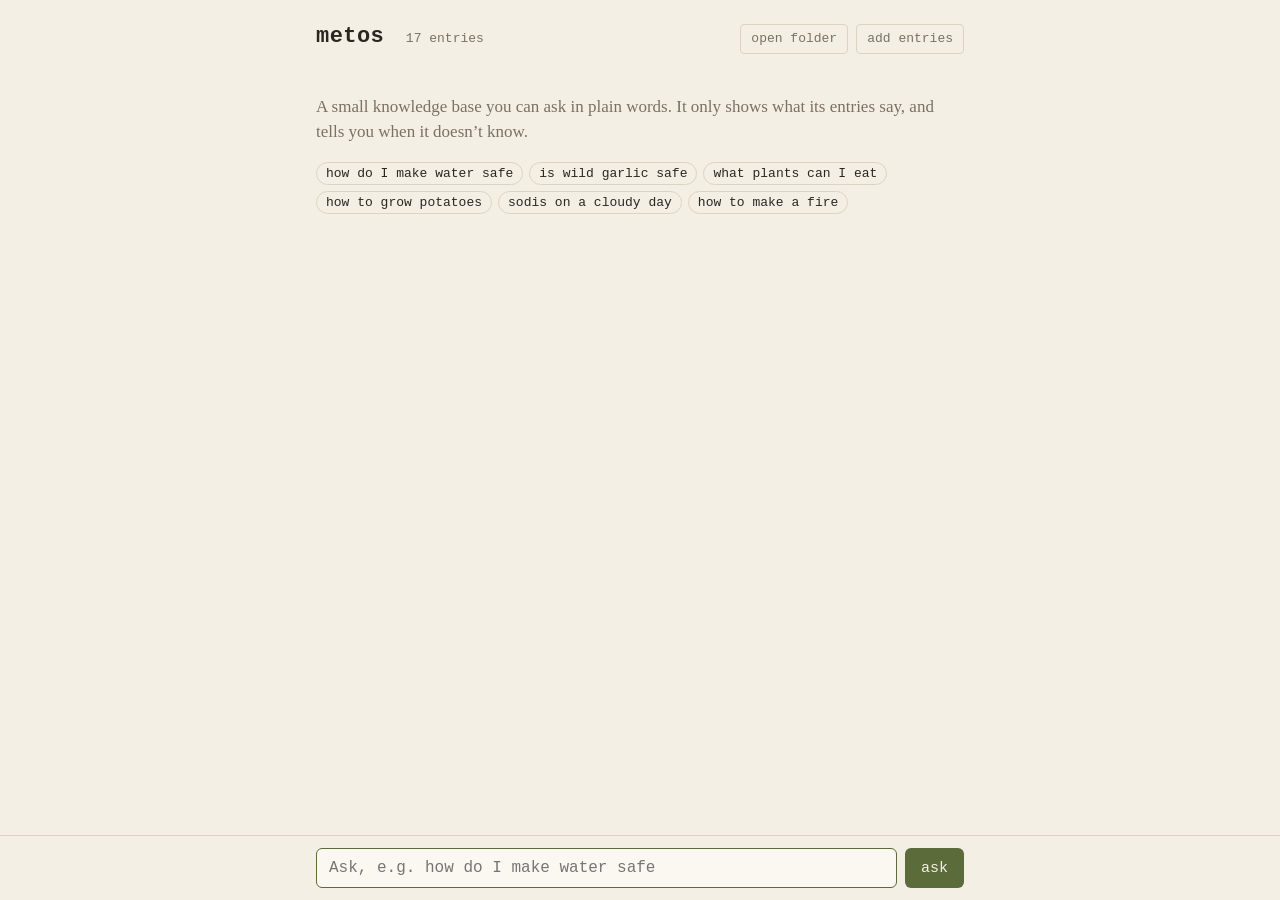
==== metos/index.html @ f6480d80 "metos: offline knowledge base you can ask in plain words Plain-text Markdown entries (water, wild pl" ====
<!DOCTYPE html>
<html lang="en">
<head>
<meta charset="UTF-8">
<meta name="viewport" content="width=device-width, initial-scale=1.0">
<meta name="theme-color" content="#f4efe4">
<title>metos</title>
<link rel="manifest" href="manifest.json">
<style>
  :root {
    --paper: #f4efe4;
    --card: #fbf8f1;
    --ink: #2b2620;
    --muted: #7a7064;
    --line: #ddd3c2;
    --accent: #5b6b3a;
    --warn-bg: #f6e3d3;
    --warn-ink: #7a2e0e;
    --code: #efe8da;
    --mono: ui-monospace, "SF Mono", Menlo, Consolas, "Liberation Mono", monospace;
    --serif: Charter, "Iowan Old Style", Georgia, "Times New Roman", serif;
  }
  @media (prefers-color-scheme: dark) {
    :root {
      --paper: #1b1a17;
      --card: #24221e;
      --ink: #e9e3d6;
      --muted: #9a9183;
      --line: #3a362f;
      --accent: #a9bb7c;
      --warn-bg: #3a2418;
      --warn-ink: #f0b48f;
      --code: #2c2924;
    }
  }
  * { box-sizing: border-box; }
  html, body { margin: 0; background: var(--paper); color: var(--ink); }
  body { font-family: var(--serif); font-size: 17px; line-height: 1.5; }
  .wrap { max-width: 680px; margin: 0 auto; padding: 0 16px; }

  header { padding: 20px 0 8px; display: flex; align-items: baseline; justify-content: space-between; gap: 12px; flex-wrap: wrap; }
  h1 { font-family: var(--mono); font-size: 22px; font-weight: 600; margin: 0; letter-spacing: 0.02em; }
  h1 small { font-weight: 400; color: var(--muted); font-size: 13px; margin-left: 8px; letter-spacing: 0; }
  .tools { display: flex; gap: 8px; font-family: var(--mono); font-size: 13px; }
  .tools label, .tools button {
    border: 1px solid var(--line); background: transparent; color: var(--muted);
    padding: 4px 10px; border-radius: 4px; cursor: pointer; font: inherit;
  }
  .tools label:hover, .tools button:hover { color: var(--ink); border-color: var(--muted); }
  .tools input { display: none; }

  #log { padding: 8px 0 140px; }
  .q { font-family: var(--mono); font-size: 14px; color: var(--muted); margin: 24px 0 8px; }
  .q::before { content: "> "; color: var(--accent); }

  .card { background: var(--card); border: 1px solid var(--line); border-radius: 6px; padding: 14px 16px; }
  .card h2 { font-size: 19px; margin: 0 0 2px; }
  .card .sec { font-family: var(--mono); font-size: 12px; color: var(--muted); text-transform: uppercase; letter-spacing: 0.06em; }
  .warn { background: var(--warn-bg); color: var(--warn-ink); border-radius: 4px; padding: 8px 10px; margin: 10px 0; font-size: 15px; }
  .warn::before { content: "! "; font-family: var(--mono); font-weight: 700; }
  .note { color: var(--muted); font-style: italic; font-size: 15px; }
  .body p { margin: 10px 0; }
  .body ol, .body ul { margin: 10px 0; padding-left: 22px; }
  .body li { margin: 4px 0; }
  .body pre { background: var(--code); border-radius: 4px; padding: 10px; overflow-x: auto; font-family: var(--mono); font-size: 13px; line-height: 1.35; }
  .body figure { margin: 12px 0; }
  .body img { max-width: 100%; border-radius: 4px; border: 1px solid var(--line); background: #fff; }
  .body figcaption { font-size: 14px; color: var(--muted); }

  .chips { display: flex; flex-wrap: wrap; gap: 6px; margin-top: 12px; }
  .chip {
    font-family: var(--mono); font-size: 13px; border: 1px solid var(--line); background: transparent;
    color: var(--ink); padding: 3px 9px; border-radius: 999px; cursor: pointer;
  }
  .chip:hover { border-color: var(--accent); color: var(--accent); }
  .chip.see { border-style: dashed; }
  .src { font-size: 13px; color: var(--muted); margin-top: 10px; }
  details { margin-top: 10px; font-family: var(--mono); font-size: 12px; color: var(--muted); }
  details pre { white-space: pre-wrap; margin: 6px 0 0; }
  .list li { margin: 8px 0; }
  .list button { all: unset; cursor: pointer; font-weight: 600; text-decoration: underline; text-decoration-color: var(--line); }
  .list button:hover { color: var(--accent); }
  .list .first { display: block; color: var(--muted); font-size: 15px; }

  .intro { color: var(--muted); margin: 24px 0 8px; }

  form {
    position: fixed; left: 0; right: 0; bottom: 0; background: var(--paper);
    border-top: 1px solid var(--line); padding: 12px 0 calc(12px + env(safe-area-inset-bottom));
  }
  form .wrap { display: flex; gap: 8px; }
  #q {
    flex: 1; font: 16px var(--mono); padding: 10px 12px; color: var(--ink);
    background: var(--card); border: 1px solid var(--line); border-radius: 6px;
  }
  #q:focus { outline: none; border-color: var(--accent); }
  form button { font: 15px var(--mono); padding: 0 16px; border: 0; border-radius: 6px; background: var(--accent); color: var(--paper); cursor: pointer; }
  .drop { outline: 2px dashed var(--accent); outline-offset: -8px; }
</style>
</head>
<body>
  <div class="wrap">
    <header>
      <h1>metos <small id="count"></small></h1>
      <div class="tools">
        <label title="Read a kb folder directly, with its images">open folder<input id="folder" type="file" webkitdirectory multiple></label>
        <label title="Add .md or .txt entries">add entries<input id="files" type="file" accept=".md,.txt,text/markdown,text/plain" multiple></label>
      </div>
    </header>
    <div id="log"></div>
  </div>

  <form id="ask" autocomplete="off">
    <div class="wrap">
      <input id="q" type="text" placeholder="Ask, e.g. how do I make water safe" aria-label="Question">
      <button type="submit">ask</button>
    </div>
  </form>

  <script src="engine.js"></script>
  <script src="kb.js"></script>
  <script src="app.js"></script>
</body>
</html>
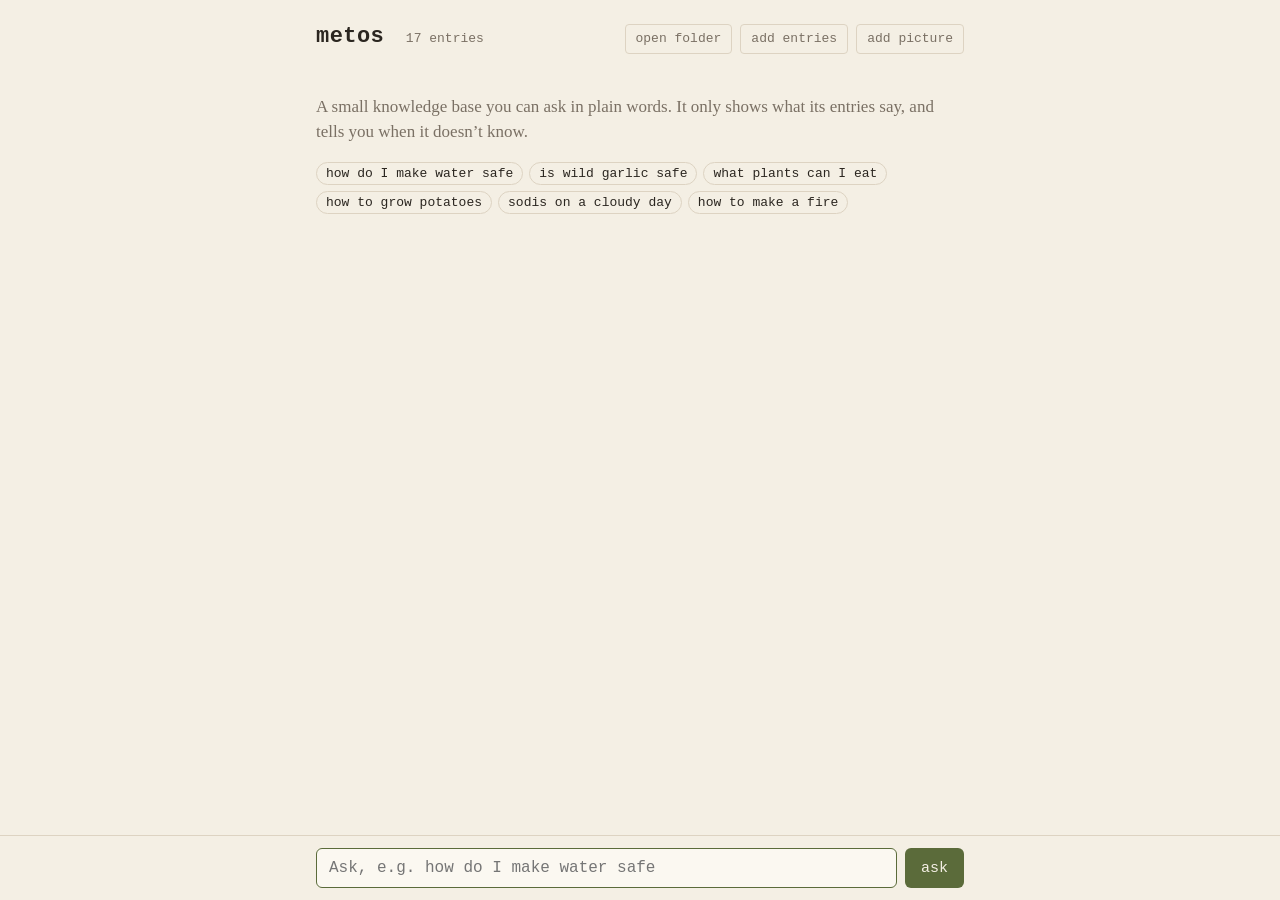
==== commit 391088ef: "metos: pictures from photos, stored as text inside entries A photo becomes a pic block: a palette of" ====
--- a/metos/index.html
+++ b/metos/index.html
@@ -67,6 +67,28 @@
   .body img { max-width: 100%; border-radius: 4px; border: 1px solid var(--line); background: #fff; }
   .body figcaption { font-size: 14px; color: var(--muted); }
 
+  /* text pictures: keep the pixels crisp, never blurred by scaling */
+  figure.pic { margin: 12px 0; }
+  figure.pic img, figure.pic canvas { display: block; width: 100%; max-width: 420px; height: auto; image-rendering: pixelated; border-radius: 4px; border: 1px solid var(--line); }
+
+  .tool .controls { display: grid; grid-template-columns: repeat(auto-fit, minmax(130px, 1fr)); gap: 10px; margin: 12px 0; }
+  .tool label { display: flex; flex-direction: column; gap: 3px; font-family: var(--mono); font-size: 12px; color: var(--muted); }
+  .tool label.wide { grid-column: 1 / -1; }
+  .tool select, .tool input {
+    font: 15px var(--mono); color: var(--ink); background: var(--paper);
+    border: 1px solid var(--line); border-radius: 4px; padding: 6px 8px; min-width: 0;
+  }
+  .tool .views { display: grid; grid-template-columns: repeat(auto-fit, minmax(240px, 1fr)); gap: 12px; align-items: start; }
+  .tool .views figure { margin: 0; min-width: 0; }
+  .tool .views figcaption { font-size: 13px; color: var(--muted); margin-top: 4px; }
+  /* raw view: one character per pixel, line height matched to character
+     width so the picture keeps its proportions */
+  .tool pre.raw {
+    margin: 0; min-width: 0; overflow: hidden; font-family: var(--mono); line-height: 0.6; letter-spacing: 0;
+    background: var(--card); color: var(--ink); border: 1px solid var(--line); border-radius: 4px; padding: 4px;
+  }
+  .copybox { width: 100%; height: 120px; margin-top: 10px; font: 11px var(--mono); }
+
   .chips { display: flex; flex-wrap: wrap; gap: 6px; margin-top: 12px; }
   .chip {
     font-family: var(--mono); font-size: 13px; border: 1px solid var(--line); background: transparent;
@@ -105,6 +127,7 @@
       <div class="tools">
         <label title="Read a kb folder directly, with its images">open folder<input id="folder" type="file" webkitdirectory multiple></label>
         <label title="Add .md or .txt entries">add entries<input id="files" type="file" accept=".md,.txt,text/markdown,text/plain" multiple></label>
+        <label title="Turn a photo into a picture any device can show">add picture<input id="photo" type="file" accept="image/*"></label>
       </div>
     </header>
     <div id="log"></div>
@@ -118,6 +141,7 @@
   </form>
 
   <script src="engine.js"></script>
+  <script src="pic.js"></script>
   <script src="kb.js"></script>
   <script src="app.js"></script>
 </body>
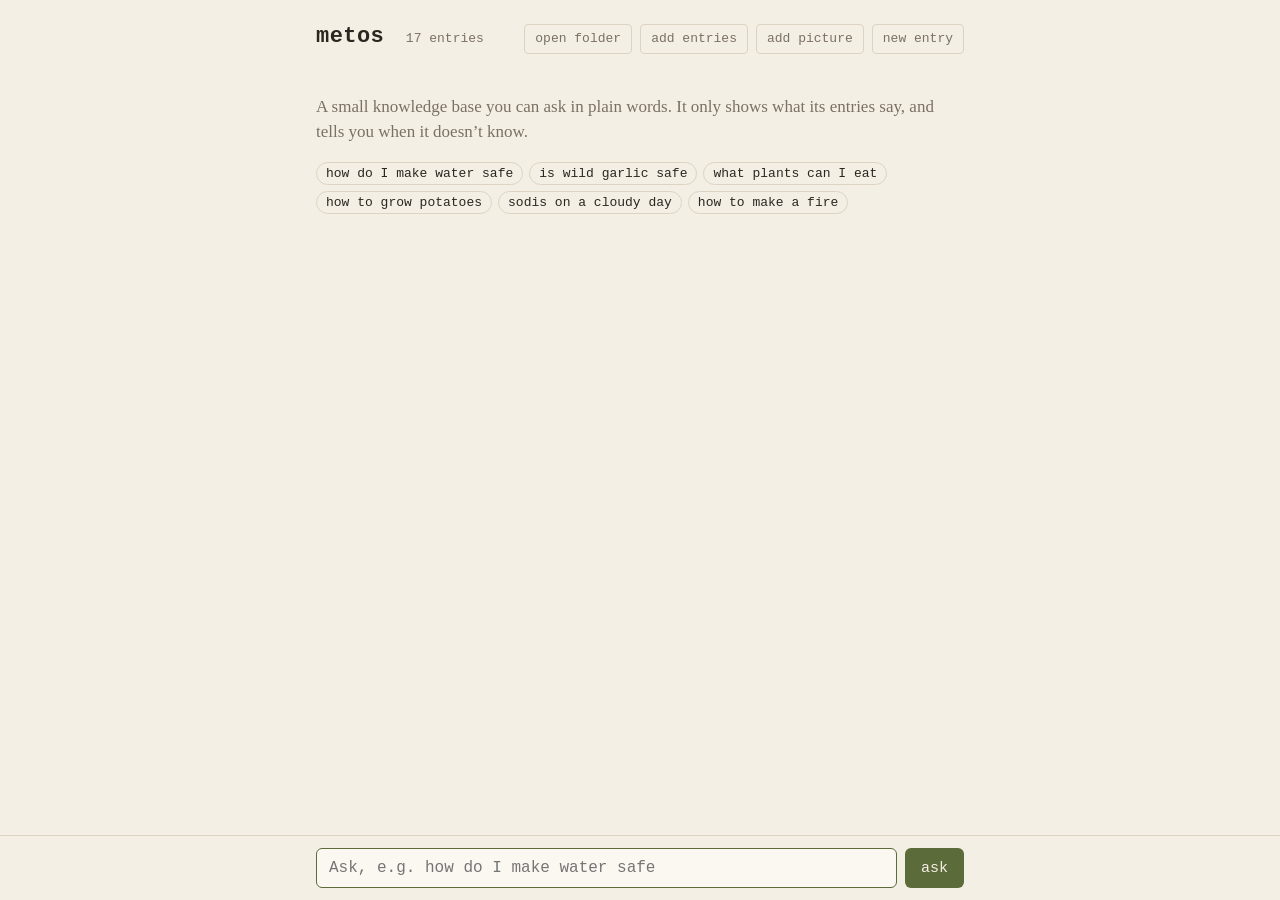
==== commit bc92e9c5: "metos: write and edit entries by hand New entry and edit open a guided form: header fields, summary," ====
--- a/metos/index.html
+++ b/metos/index.html
@@ -17,6 +17,8 @@
     --warn-bg: #f6e3d3;
     --warn-ink: #7a2e0e;
     --code: #efe8da;
+    --ok: #3f6b2a;
+    --ok-bg: #e4ecd3;
     --mono: ui-monospace, "SF Mono", Menlo, Consolas, "Liberation Mono", monospace;
     --serif: Charter, "Iowan Old Style", Georgia, "Times New Roman", serif;
   }
@@ -31,6 +33,8 @@
       --warn-bg: #3a2418;
       --warn-ink: #f0b48f;
       --code: #2c2924;
+      --ok: #b7d39a;
+      --ok-bg: #26301c;
     }
   }
   * { box-sizing: border-box; }
@@ -41,7 +45,7 @@
   header { padding: 20px 0 8px; display: flex; align-items: baseline; justify-content: space-between; gap: 12px; flex-wrap: wrap; }
   h1 { font-family: var(--mono); font-size: 22px; font-weight: 600; margin: 0; letter-spacing: 0.02em; }
   h1 small { font-weight: 400; color: var(--muted); font-size: 13px; margin-left: 8px; letter-spacing: 0; }
-  .tools { display: flex; gap: 8px; font-family: var(--mono); font-size: 13px; }
+  .tools { display: flex; flex-wrap: wrap; gap: 8px; font-family: var(--mono); font-size: 13px; }
   .tools label, .tools button {
     border: 1px solid var(--line); background: transparent; color: var(--muted);
     padding: 4px 10px; border-radius: 4px; cursor: pointer; font: inherit;
@@ -89,6 +93,75 @@
   }
   .copybox { width: 100%; height: 120px; margin-top: 10px; font: 11px var(--mono); }
 
+  /* entry editor: a full-screen sheet over the conversation */
+  html.sheet-open, html.sheet-open body { overflow: hidden; }
+  .sheet {
+    position: fixed; inset: 0; z-index: 20; overflow-y: auto; background: var(--paper);
+    padding-bottom: calc(24px + env(safe-area-inset-bottom, 0px));
+  }
+  .sheet-in { max-width: 1040px; margin: 0 auto; padding-left: max(16px, env(safe-area-inset-left, 0px)); padding-right: max(16px, env(safe-area-inset-right, 0px)); }
+  .sheet-bar {
+    position: sticky; top: 0; z-index: 2; background: var(--paper); border-bottom: 1px solid var(--line);
+    padding-top: env(safe-area-inset-top, 0px);
+  }
+  .sheet-bar .sheet-in { display: flex; align-items: center; justify-content: space-between; gap: 12px; padding-block: 12px; }
+  .sheet-bar h2 { font-family: var(--mono); font-size: 18px; font-weight: 600; margin: 0; }
+  .sheet-grid { display: grid; grid-template-columns: minmax(0, 1fr); gap: 20px; padding-block: 16px; }
+  @media (min-width: 880px) {
+    .sheet-grid { grid-template-columns: minmax(0, 1.1fr) minmax(0, 1fr); align-items: start; }
+    .ed-side { position: sticky; top: 64px; max-height: calc(100vh - 80px); overflow-y: auto; }
+  }
+  .ed-form, .ed-side { display: flex; flex-direction: column; gap: 16px; min-width: 0; }
+  .ed-group { border: 1px solid var(--line); border-radius: 6px; padding: 12px 14px 14px; margin: 0; display: flex; flex-direction: column; gap: 12px; min-width: 0; }
+  .ed-group legend { font-family: var(--mono); font-size: 12px; text-transform: uppercase; letter-spacing: 0.06em; color: var(--muted); padding: 0 6px; }
+  .ed-field { display: flex; flex-direction: column; gap: 3px; }
+  .ed-label { font-family: var(--mono); font-size: 13px; font-weight: 600; }
+  .ed-hint { font-size: 14px; color: var(--muted); line-height: 1.35; margin: 0; }
+  .sheet input[type=text], .sheet textarea, .sheet select {
+    font: 16px var(--serif); color: var(--ink); background: var(--card);
+    border: 1px solid var(--line); border-radius: 4px; padding: 8px 10px; width: 100%; min-width: 0;
+  }
+  .sheet textarea { resize: vertical; line-height: 1.45; }
+  .sheet select { font-family: var(--mono); font-size: 14px; }
+  .sheet input:focus, .sheet textarea:focus, .sheet select:focus { outline: 2px solid var(--accent); outline-offset: -1px; border-color: var(--accent); }
+  .sheet input[readonly] { color: var(--muted); }
+  .ed-chips { display: flex; flex-wrap: wrap; gap: 6px; }
+  .chip.small { font-size: 12px; padding: 2px 8px; }
+  .ed-group > .chip { align-self: flex-start; }
+  .ed-pick { max-width: 320px; }
+  .ed-sections { display: flex; flex-direction: column; gap: 12px; }
+  .ed-section { display: flex; flex-direction: column; gap: 6px; }
+  .ed-sec-top { display: flex; gap: 6px; align-items: center; flex-wrap: wrap; }
+  .ed-sec-top select { flex: 1 1 200px; width: auto; }
+  .ed-sec-top input { flex: 1 1 140px; width: auto; }
+  .ed-picture .body img { max-width: 220px; }
+  .ghost { font: 13px var(--mono); background: transparent; color: var(--muted); border: 1px solid var(--line); border-radius: 4px; padding: 5px 10px; cursor: pointer; }
+  .ghost:hover { color: var(--ink); border-color: var(--muted); }
+  .ghost.small { padding: 3px 8px; font-size: 12px; }
+  .primary { font: 15px var(--mono); background: var(--accent); color: var(--paper); border: 0; border-radius: 6px; padding: 9px 16px; cursor: pointer; }
+  .ed-panel h3 { font-family: var(--mono); font-size: 13px; text-transform: uppercase; letter-spacing: 0.06em; color: var(--muted); margin: 0 0 6px; font-weight: 600; }
+  .ed-panel .card .sec { margin-top: 12px; }
+  .ed-result { margin-top: 8px; font-size: 15px; border-radius: 4px; padding: 0; }
+  .ed-result.c-ok, .ed-result.c-warn, .ed-result.c-bad { padding: 8px 10px; }
+  .ed-result.c-ok { background: var(--ok-bg); color: var(--ok); }
+  .ed-result.c-warn { background: var(--code); color: var(--ink); }
+  .ed-result.c-bad { background: var(--warn-bg); color: var(--warn-ink); }
+  .ed-why { display: block; font: 12px var(--mono); opacity: 0.8; margin-top: 3px; }
+  .ed-checks { list-style: none; margin: 0; padding: 0; display: flex; flex-direction: column; gap: 4px; font-size: 15px; }
+  .ed-checks li::before { font-family: var(--mono); margin-right: 6px; }
+  .ed-checks li.c-ok { color: var(--ok); }
+  .ed-checks li.c-ok::before { content: "✓"; }
+  .ed-checks li.c-warn { color: var(--muted); }
+  .ed-checks li.c-warn::before { content: "·"; }
+  .ed-checks li.c-bad { color: var(--warn-ink); }
+  .ed-checks li.c-bad::before { content: "!"; }
+  .ed-actions { display: flex; flex-wrap: wrap; gap: 8px; align-items: center; }
+  .ed-actions .chip { margin: 0; }
+  .ed-status { font-size: 14px; color: var(--muted); margin: 0; min-height: 1em; }
+  .ed-raw summary { cursor: pointer; font-family: var(--mono); font-size: 13px; color: var(--muted); }
+  .ed-raw pre { background: var(--code); border-radius: 4px; padding: 10px; font: 12px/1.4 var(--mono); white-space: pre-wrap; word-break: break-word; max-height: 360px; overflow: auto; }
+  .chip.edit { border-style: dotted; color: var(--muted); }
+
   .chips { display: flex; flex-wrap: wrap; gap: 6px; margin-top: 12px; }
   .chip {
     font-family: var(--mono); font-size: 13px; border: 1px solid var(--line); background: transparent;
@@ -128,6 +201,7 @@
         <label title="Read a kb folder directly, with its images">open folder<input id="folder" type="file" webkitdirectory multiple></label>
         <label title="Add .md or .txt entries">add entries<input id="files" type="file" accept=".md,.txt,text/markdown,text/plain" multiple></label>
         <label title="Turn a photo into a picture any device can show">add picture<input id="photo" type="file" accept="image/*"></label>
+        <button id="new-entry" type="button" title="Write a new entry by hand">new entry</button>
       </div>
     </header>
     <div id="log"></div>
@@ -144,5 +218,7 @@
   <script src="pic.js"></script>
   <script src="kb.js"></script>
   <script src="app.js"></script>
+  <script src="editor.js"></script>
+  <script>document.getElementById('new-entry').addEventListener('click', function () { metosEditor.open(); });</script>
 </body>
 </html>
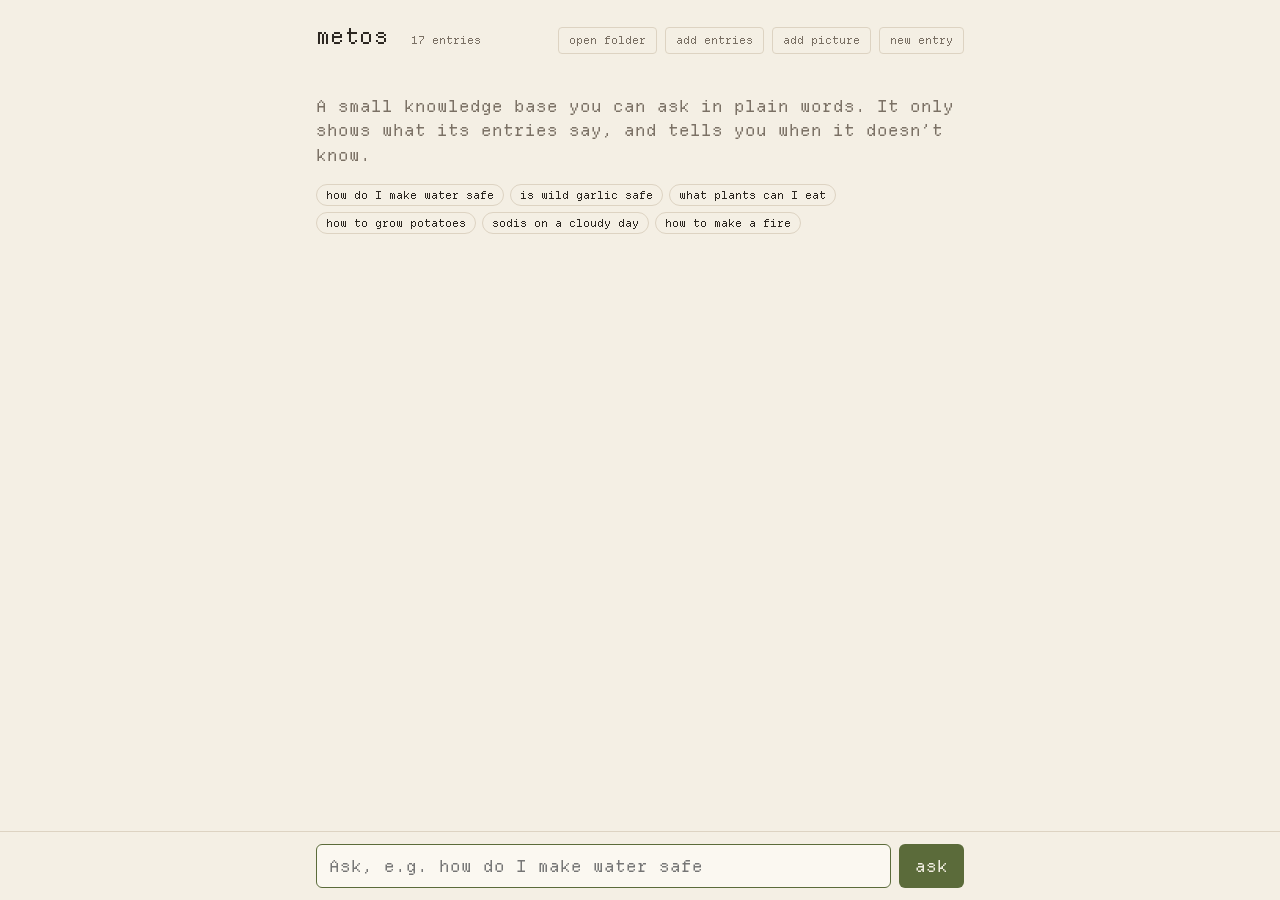
==== commit 1b2a3f93: "metos: Departure Mono as the one typeface Bundled (SIL OFL 1.1) and embedded in fonts/departure-mono" ====
--- a/metos/index.html
+++ b/metos/index.html
@@ -6,6 +6,7 @@
 <meta name="theme-color" content="#f4efe4">
 <title>metos</title>
 <link rel="manifest" href="manifest.json">
+<link rel="stylesheet" href="fonts/departure-mono.css">
 <style>
   :root {
     --paper: #f4efe4;
@@ -19,8 +20,8 @@
     --code: #efe8da;
     --ok: #3f6b2a;
     --ok-bg: #e4ecd3;
-    --mono: ui-monospace, "SF Mono", Menlo, Consolas, "Liberation Mono", monospace;
-    --serif: Charter, "Iowan Old Style", Georgia, "Times New Roman", serif;
+    --mono: "Departure Mono", ui-monospace, "SF Mono", Menlo, Consolas, "Liberation Mono", monospace;
+    --serif: var(--mono); /* one face everywhere: Departure Mono, crisp at 11, 16.5 and 22 px */
   }
   @media (prefers-color-scheme: dark) {
     :root {
@@ -39,13 +40,15 @@
   }
   * { box-sizing: border-box; }
   html, body { margin: 0; background: var(--paper); color: var(--ink); }
-  body { font-family: var(--serif); font-size: 17px; line-height: 1.5; }
+  /* a single-weight pixel face: never fake bold or italic */
+  html { font-synthesis: none; -webkit-font-smoothing: antialiased; }
+  body { font-family: var(--serif); font-size: 16.5px; line-height: 1.5; }
   .wrap { max-width: 680px; margin: 0 auto; padding: 0 16px; }
 
   header { padding: 20px 0 8px; display: flex; align-items: baseline; justify-content: space-between; gap: 12px; flex-wrap: wrap; }
   h1 { font-family: var(--mono); font-size: 22px; font-weight: 600; margin: 0; letter-spacing: 0.02em; }
-  h1 small { font-weight: 400; color: var(--muted); font-size: 13px; margin-left: 8px; letter-spacing: 0; }
-  .tools { display: flex; flex-wrap: wrap; gap: 8px; font-family: var(--mono); font-size: 13px; }
+  h1 small { font-weight: 400; color: var(--muted); font-size: 11px; margin-left: 8px; letter-spacing: 0; }
+  .tools { display: flex; flex-wrap: wrap; gap: 8px; font-family: var(--mono); font-size: 11px; }
   .tools label, .tools button {
     border: 1px solid var(--line); background: transparent; color: var(--muted);
     padding: 4px 10px; border-radius: 4px; cursor: pointer; font: inherit;
@@ -54,41 +57,41 @@
   .tools input { display: none; }
 
   #log { padding: 8px 0 140px; }
-  .q { font-family: var(--mono); font-size: 14px; color: var(--muted); margin: 24px 0 8px; }
+  .q { font-family: var(--mono); font-size: 16.5px; color: var(--muted); margin: 24px 0 8px; }
   .q::before { content: "> "; color: var(--accent); }
 
   .card { background: var(--card); border: 1px solid var(--line); border-radius: 6px; padding: 14px 16px; }
-  .card h2 { font-size: 19px; margin: 0 0 2px; }
-  .card .sec { font-family: var(--mono); font-size: 12px; color: var(--muted); text-transform: uppercase; letter-spacing: 0.06em; }
-  .warn { background: var(--warn-bg); color: var(--warn-ink); border-radius: 4px; padding: 8px 10px; margin: 10px 0; font-size: 15px; }
+  .card h2 { font-size: 16.5px; margin: 0 0 2px; }
+  .card .sec { font-family: var(--mono); font-size: 11px; color: var(--muted); text-transform: uppercase; letter-spacing: 0.06em; }
+  .warn { background: var(--warn-bg); color: var(--warn-ink); border-radius: 4px; padding: 8px 10px; margin: 10px 0; font-size: 16.5px; }
   .warn::before { content: "! "; font-family: var(--mono); font-weight: 700; }
-  .note { color: var(--muted); font-style: italic; font-size: 15px; }
+  .note { color: var(--muted); font-style: italic; font-size: 16.5px; }
   .body p { margin: 10px 0; }
   .body ol, .body ul { margin: 10px 0; padding-left: 22px; }
   .body li { margin: 4px 0; }
-  .body pre { background: var(--code); border-radius: 4px; padding: 10px; overflow-x: auto; font-family: var(--mono); font-size: 13px; line-height: 1.35; }
+  .body pre { background: var(--code); border-radius: 4px; padding: 10px; overflow-x: auto; font-family: var(--mono); font-size: 11px; line-height: 1.35; }
   .body figure { margin: 12px 0; }
   .body img { max-width: 100%; border-radius: 4px; border: 1px solid var(--line); background: #fff; }
-  .body figcaption { font-size: 14px; color: var(--muted); }
+  .body figcaption { font-size: 16.5px; color: var(--muted); }
 
   /* text pictures: keep the pixels crisp, never blurred by scaling */
   figure.pic { margin: 12px 0; }
   figure.pic img, figure.pic canvas { display: block; width: 100%; max-width: 420px; height: auto; image-rendering: pixelated; border-radius: 4px; border: 1px solid var(--line); }
 
   .tool .controls { display: grid; grid-template-columns: repeat(auto-fit, minmax(130px, 1fr)); gap: 10px; margin: 12px 0; }
-  .tool label { display: flex; flex-direction: column; gap: 3px; font-family: var(--mono); font-size: 12px; color: var(--muted); }
+  .tool label { display: flex; flex-direction: column; gap: 3px; font-family: var(--mono); font-size: 11px; color: var(--muted); }
   .tool label.wide { grid-column: 1 / -1; }
   .tool select, .tool input {
-    font: 15px var(--mono); color: var(--ink); background: var(--paper);
+    font: 16.5px var(--mono); color: var(--ink); background: var(--paper);
     border: 1px solid var(--line); border-radius: 4px; padding: 6px 8px; min-width: 0;
   }
   .tool .views { display: grid; grid-template-columns: repeat(auto-fit, minmax(240px, 1fr)); gap: 12px; align-items: start; }
   .tool .views figure { margin: 0; min-width: 0; }
-  .tool .views figcaption { font-size: 13px; color: var(--muted); margin-top: 4px; }
+  .tool .views figcaption { font-size: 11px; color: var(--muted); margin-top: 4px; }
   /* raw view: one character per pixel, line height matched to character
      width so the picture keeps its proportions */
   .tool pre.raw {
-    margin: 0; min-width: 0; overflow: hidden; font-family: var(--mono); line-height: 0.6; letter-spacing: 0;
+    margin: 0; min-width: 0; overflow: hidden; font-family: var(--mono); line-height: 0.636; letter-spacing: 0;
     background: var(--card); color: var(--ink); border: 1px solid var(--line); border-radius: 4px; padding: 4px;
   }
   .copybox { width: 100%; height: 120px; margin-top: 10px; font: 11px var(--mono); }
@@ -105,7 +108,7 @@
     padding-top: env(safe-area-inset-top, 0px);
   }
   .sheet-bar .sheet-in { display: flex; align-items: center; justify-content: space-between; gap: 12px; padding-block: 12px; }
-  .sheet-bar h2 { font-family: var(--mono); font-size: 18px; font-weight: 600; margin: 0; }
+  .sheet-bar h2 { font-family: var(--mono); font-size: 22px; font-weight: 600; margin: 0; }
   .sheet-grid { display: grid; grid-template-columns: minmax(0, 1fr); gap: 20px; padding-block: 16px; }
   @media (min-width: 880px) {
     .sheet-grid { grid-template-columns: minmax(0, 1.1fr) minmax(0, 1fr); align-items: start; }
@@ -113,20 +116,20 @@
   }
   .ed-form, .ed-side { display: flex; flex-direction: column; gap: 16px; min-width: 0; }
   .ed-group { border: 1px solid var(--line); border-radius: 6px; padding: 12px 14px 14px; margin: 0; display: flex; flex-direction: column; gap: 12px; min-width: 0; }
-  .ed-group legend { font-family: var(--mono); font-size: 12px; text-transform: uppercase; letter-spacing: 0.06em; color: var(--muted); padding: 0 6px; }
+  .ed-group legend { font-family: var(--mono); font-size: 11px; text-transform: uppercase; letter-spacing: 0.06em; color: var(--muted); padding: 0 6px; }
   .ed-field { display: flex; flex-direction: column; gap: 3px; }
-  .ed-label { font-family: var(--mono); font-size: 13px; font-weight: 600; }
-  .ed-hint { font-size: 14px; color: var(--muted); line-height: 1.35; margin: 0; }
+  .ed-label { font-family: var(--mono); font-size: 11px; font-weight: 600; }
+  .ed-hint { font-size: 16.5px; color: var(--muted); line-height: 1.35; margin: 0; }
   .sheet input[type=text], .sheet textarea, .sheet select {
-    font: 16px var(--serif); color: var(--ink); background: var(--card);
+    font: 16.5px var(--serif); color: var(--ink); background: var(--card);
     border: 1px solid var(--line); border-radius: 4px; padding: 8px 10px; width: 100%; min-width: 0;
   }
   .sheet textarea { resize: vertical; line-height: 1.45; }
-  .sheet select { font-family: var(--mono); font-size: 14px; }
+  .sheet select { font-family: var(--mono); font-size: 16.5px; }
   .sheet input:focus, .sheet textarea:focus, .sheet select:focus { outline: 2px solid var(--accent); outline-offset: -1px; border-color: var(--accent); }
   .sheet input[readonly] { color: var(--muted); }
   .ed-chips { display: flex; flex-wrap: wrap; gap: 6px; }
-  .chip.small { font-size: 12px; padding: 2px 8px; }
+  .chip.small { font-size: 11px; padding: 2px 8px; }
   .ed-group > .chip { align-self: flex-start; }
   .ed-pick { max-width: 320px; }
   .ed-sections { display: flex; flex-direction: column; gap: 12px; }
@@ -135,47 +138,47 @@
   .ed-sec-top select { flex: 1 1 200px; width: auto; }
   .ed-sec-top input { flex: 1 1 140px; width: auto; }
   .ed-picture .body img { max-width: 220px; }
-  .ghost { font: 13px var(--mono); background: transparent; color: var(--muted); border: 1px solid var(--line); border-radius: 4px; padding: 5px 10px; cursor: pointer; }
+  .ghost { font: 11px var(--mono); background: transparent; color: var(--muted); border: 1px solid var(--line); border-radius: 4px; padding: 5px 10px; cursor: pointer; }
   .ghost:hover { color: var(--ink); border-color: var(--muted); }
-  .ghost.small { padding: 3px 8px; font-size: 12px; }
-  .primary { font: 15px var(--mono); background: var(--accent); color: var(--paper); border: 0; border-radius: 6px; padding: 9px 16px; cursor: pointer; }
-  .ed-panel h3 { font-family: var(--mono); font-size: 13px; text-transform: uppercase; letter-spacing: 0.06em; color: var(--muted); margin: 0 0 6px; font-weight: 600; }
+  .ghost.small { padding: 3px 8px; font-size: 11px; }
+  .primary { font: 16.5px var(--mono); background: var(--accent); color: var(--paper); border: 0; border-radius: 6px; padding: 9px 16px; cursor: pointer; }
+  .ed-panel h3 { font-family: var(--mono); font-size: 11px; text-transform: uppercase; letter-spacing: 0.06em; color: var(--muted); margin: 0 0 6px; font-weight: 600; }
   .ed-panel .card .sec { margin-top: 12px; }
-  .ed-result { margin-top: 8px; font-size: 15px; border-radius: 4px; padding: 0; }
+  .ed-result { margin-top: 8px; font-size: 16.5px; border-radius: 4px; padding: 0; }
   .ed-result.c-ok, .ed-result.c-warn, .ed-result.c-bad { padding: 8px 10px; }
   .ed-result.c-ok { background: var(--ok-bg); color: var(--ok); }
   .ed-result.c-warn { background: var(--code); color: var(--ink); }
   .ed-result.c-bad { background: var(--warn-bg); color: var(--warn-ink); }
-  .ed-why { display: block; font: 12px var(--mono); opacity: 0.8; margin-top: 3px; }
-  .ed-checks { list-style: none; margin: 0; padding: 0; display: flex; flex-direction: column; gap: 4px; font-size: 15px; }
+  .ed-why { display: block; font: 11px var(--mono); opacity: 0.8; margin-top: 3px; }
+  .ed-checks { list-style: none; margin: 0; padding: 0; display: flex; flex-direction: column; gap: 4px; font-size: 16.5px; }
   .ed-checks li::before { font-family: var(--mono); margin-right: 6px; }
   .ed-checks li.c-ok { color: var(--ok); }
-  .ed-checks li.c-ok::before { content: "✓"; }
+  .ed-checks li.c-ok::before { content: "+"; }
   .ed-checks li.c-warn { color: var(--muted); }
   .ed-checks li.c-warn::before { content: "·"; }
   .ed-checks li.c-bad { color: var(--warn-ink); }
   .ed-checks li.c-bad::before { content: "!"; }
   .ed-actions { display: flex; flex-wrap: wrap; gap: 8px; align-items: center; }
   .ed-actions .chip { margin: 0; }
-  .ed-status { font-size: 14px; color: var(--muted); margin: 0; min-height: 1em; }
-  .ed-raw summary { cursor: pointer; font-family: var(--mono); font-size: 13px; color: var(--muted); }
-  .ed-raw pre { background: var(--code); border-radius: 4px; padding: 10px; font: 12px/1.4 var(--mono); white-space: pre-wrap; word-break: break-word; max-height: 360px; overflow: auto; }
+  .ed-status { font-size: 16.5px; color: var(--muted); margin: 0; min-height: 1em; }
+  .ed-raw summary { cursor: pointer; font-family: var(--mono); font-size: 11px; color: var(--muted); }
+  .ed-raw pre { background: var(--code); border-radius: 4px; padding: 10px; font: 11px/1.4 var(--mono); white-space: pre-wrap; word-break: break-word; max-height: 360px; overflow: auto; }
   .chip.edit { border-style: dotted; color: var(--muted); }
 
   .chips { display: flex; flex-wrap: wrap; gap: 6px; margin-top: 12px; }
   .chip {
-    font-family: var(--mono); font-size: 13px; border: 1px solid var(--line); background: transparent;
+    font-family: var(--mono); font-size: 11px; border: 1px solid var(--line); background: transparent;
     color: var(--ink); padding: 3px 9px; border-radius: 999px; cursor: pointer;
   }
   .chip:hover { border-color: var(--accent); color: var(--accent); }
   .chip.see { border-style: dashed; }
-  .src { font-size: 13px; color: var(--muted); margin-top: 10px; }
-  details { margin-top: 10px; font-family: var(--mono); font-size: 12px; color: var(--muted); }
+  .src { font-size: 11px; color: var(--muted); margin-top: 10px; }
+  details { margin-top: 10px; font-family: var(--mono); font-size: 11px; color: var(--muted); }
   details pre { white-space: pre-wrap; margin: 6px 0 0; }
   .list li { margin: 8px 0; }
   .list button { all: unset; cursor: pointer; font-weight: 600; text-decoration: underline; text-decoration-color: var(--line); }
   .list button:hover { color: var(--accent); }
-  .list .first { display: block; color: var(--muted); font-size: 15px; }
+  .list .first { display: block; color: var(--muted); font-size: 16.5px; }
 
   .intro { color: var(--muted); margin: 24px 0 8px; }
 
@@ -185,11 +188,11 @@
   }
   form .wrap { display: flex; gap: 8px; }
   #q {
-    flex: 1; font: 16px var(--mono); padding: 10px 12px; color: var(--ink);
+    flex: 1; font: 16.5px var(--mono); padding: 10px 12px; color: var(--ink);
     background: var(--card); border: 1px solid var(--line); border-radius: 6px;
   }
   #q:focus { outline: none; border-color: var(--accent); }
-  form button { font: 15px var(--mono); padding: 0 16px; border: 0; border-radius: 6px; background: var(--accent); color: var(--paper); cursor: pointer; }
+  form button { font: 16.5px var(--mono); padding: 0 16px; border: 0; border-radius: 6px; background: var(--accent); color: var(--paper); cursor: pointer; }
   .drop { outline: 2px dashed var(--accent); outline-offset: -8px; }
 </style>
 </head>
--- a/metos/fonts/departure-mono.css
+++ b/metos/fonts/departure-mono.css
@@ -0,0 +1,9 @@
+/* Departure Mono 1.500 by Helena Zhang, SIL Open Font License 1.1 (fonts/OFL-DepartureMono.txt).
+   Embedded so it also loads from file:// on a USB stick, where some browsers refuse separate font files. */
+@font-face {
+  font-family: "Departure Mono";
+  src: url("[data-uri]") format("woff2");
+  font-weight: normal;
+  font-style: normal;
+  font-display: swap;
+}
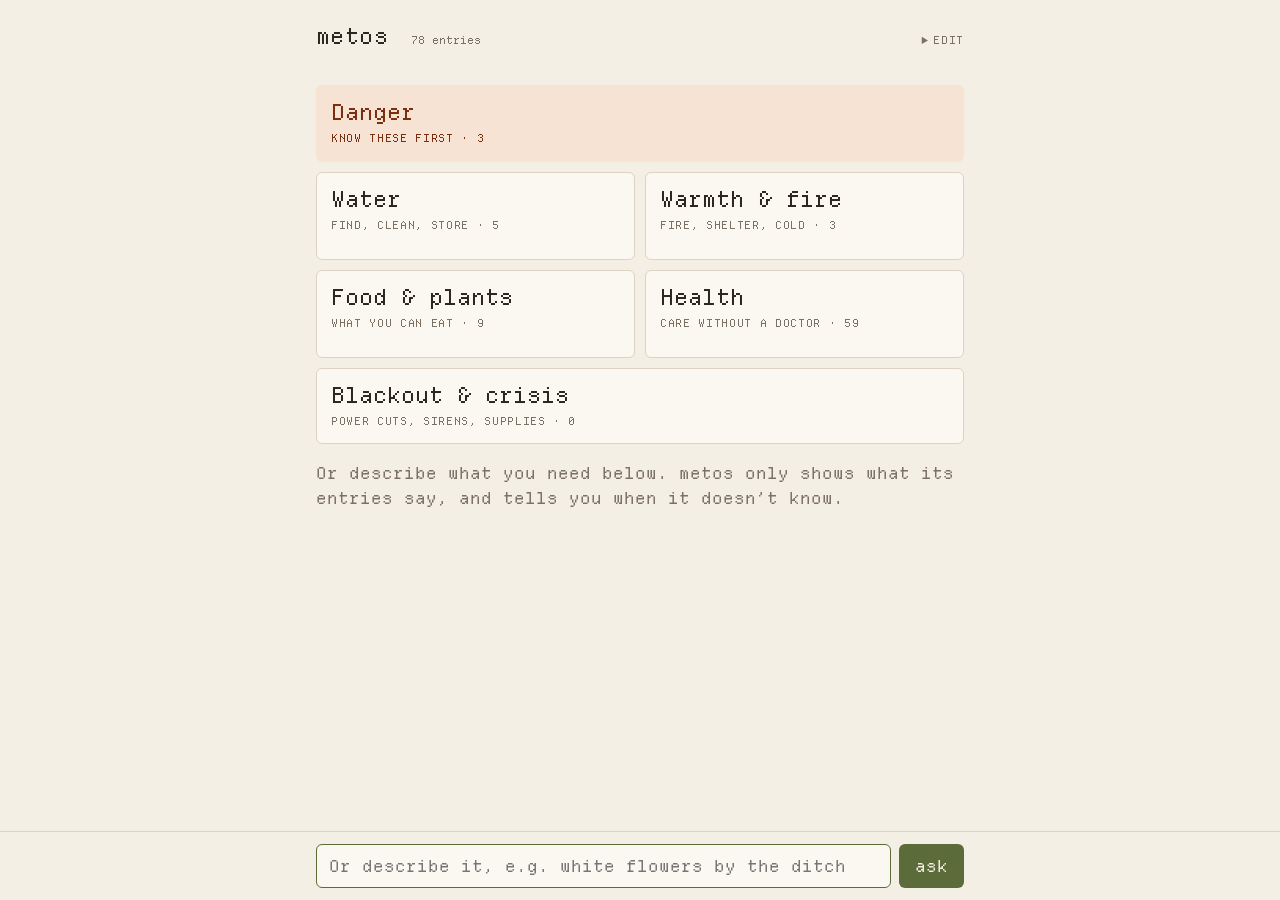
==== commit 0773e379: "metos: browse first — six topics, short lists, then the entry; typing is a shortcut - home: Danger, " ====
--- a/metos/index.html
+++ b/metos/index.html
@@ -57,6 +57,19 @@
   .tools input { display: none; }
 
   #log { padding: 8px 0 140px; }
+  .tiles { display: grid; grid-template-columns: 1fr 1fr; gap: 10px; margin: 16px 0 12px; }
+  .tile { display: flex; flex-direction: column; align-items: flex-start; gap: 6px; text-align: left; min-height: 88px;
+    padding: 14px; background: var(--card); color: var(--ink); border: 1px solid var(--line); border-radius: 6px;
+    font: inherit; cursor: pointer; }
+  .tile:hover, .tile:focus-visible { border-color: var(--accent); outline: none; }
+  .tile-title { font-size: 22px; line-height: 1.1; }
+  .tile-hint { font-size: 11px; color: var(--muted); text-transform: uppercase; letter-spacing: 0.06em; }
+  .tile-danger { grid-column: 1 / -1; min-height: 64px; background: var(--warn-bg); color: var(--warn-ink); border-color: transparent; }
+  .tile-danger .tile-hint { color: var(--warn-ink); }
+  .tile-wide { grid-column: 1 / -1; min-height: 64px; }
+  .crumbs { display: flex; gap: 8px; margin: 12px 0 4px; }
+  .topic-title { font-size: 22px; font-weight: normal; margin: 12px 0 4px; }
+  .group h3 { font-size: 11px; color: var(--muted); text-transform: uppercase; letter-spacing: 0.06em; font-weight: normal; margin: 18px 0 2px; }
   .q { font-family: var(--mono); font-size: 16.5px; color: var(--muted); margin: 24px 0 8px; }
   .q::before { content: "> "; color: var(--accent); }
 
@@ -178,7 +191,13 @@
   .list li { margin: 8px 0; }
   .list button { all: unset; cursor: pointer; font-weight: 600; text-decoration: underline; text-decoration-color: var(--line); }
   .list button:hover { color: var(--accent); }
-  .list .first { display: block; color: var(--muted); font-size: 16.5px; }
+  .list .first { display: -webkit-box; -webkit-line-clamp: 2; -webkit-box-orient: vertical; overflow: hidden; color: var(--muted); font-size: 16.5px; }
+  .list { list-style: none; padding-left: 0; }
+  .list li { padding: 8px 0; border-bottom: 1px solid var(--line); }
+  .tools-more summary { cursor: pointer; color: var(--muted); font-size: 11px; text-transform: uppercase; letter-spacing: 0.06em; }
+  .tools-more[open] .tools { margin-top: 8px; }
+  .list .first.danger { color: var(--warn-ink); }
+  .warn.check .link { background: none; border: 0; padding: 0; font: inherit; color: inherit; text-decoration: underline; cursor: pointer; }
 
   .intro { color: var(--muted); margin: 24px 0 8px; }
 
@@ -200,19 +219,21 @@
   <div class="wrap">
     <header>
       <h1>metos <small id="count"></small></h1>
+      <details class="tools-more"><summary>edit</summary>
       <div class="tools">
         <label title="Read a kb folder directly, with its images">open folder<input id="folder" type="file" webkitdirectory multiple></label>
         <label title="Add .md or .txt entries">add entries<input id="files" type="file" accept=".md,.txt,text/markdown,text/plain" multiple></label>
         <label title="Turn a photo into a picture any device can show">add picture<input id="photo" type="file" accept="image/*"></label>
         <button id="new-entry" type="button" title="Write a new entry by hand">new entry</button>
       </div>
+      </details>
     </header>
     <div id="log"></div>
   </div>
 
   <form id="ask" autocomplete="off">
     <div class="wrap">
-      <input id="q" type="text" placeholder="Ask, e.g. how do I make water safe" aria-label="Question">
+      <input id="q" type="text" placeholder="Or describe it, e.g. white flowers by the ditch" aria-label="Question">
       <button type="submit">ask</button>
     </div>
   </form>
@@ -220,6 +241,8 @@
   <script src="engine.js"></script>
   <script src="pic.js"></script>
   <script src="kb.js"></script>
+  <script src="model.js"></script>
+  <script src="learn.js"></script>
   <script src="app.js"></script>
   <script src="editor.js"></script>
   <script>document.getElementById('new-entry').addEventListener('click', function () { metosEditor.open(); });</script>
